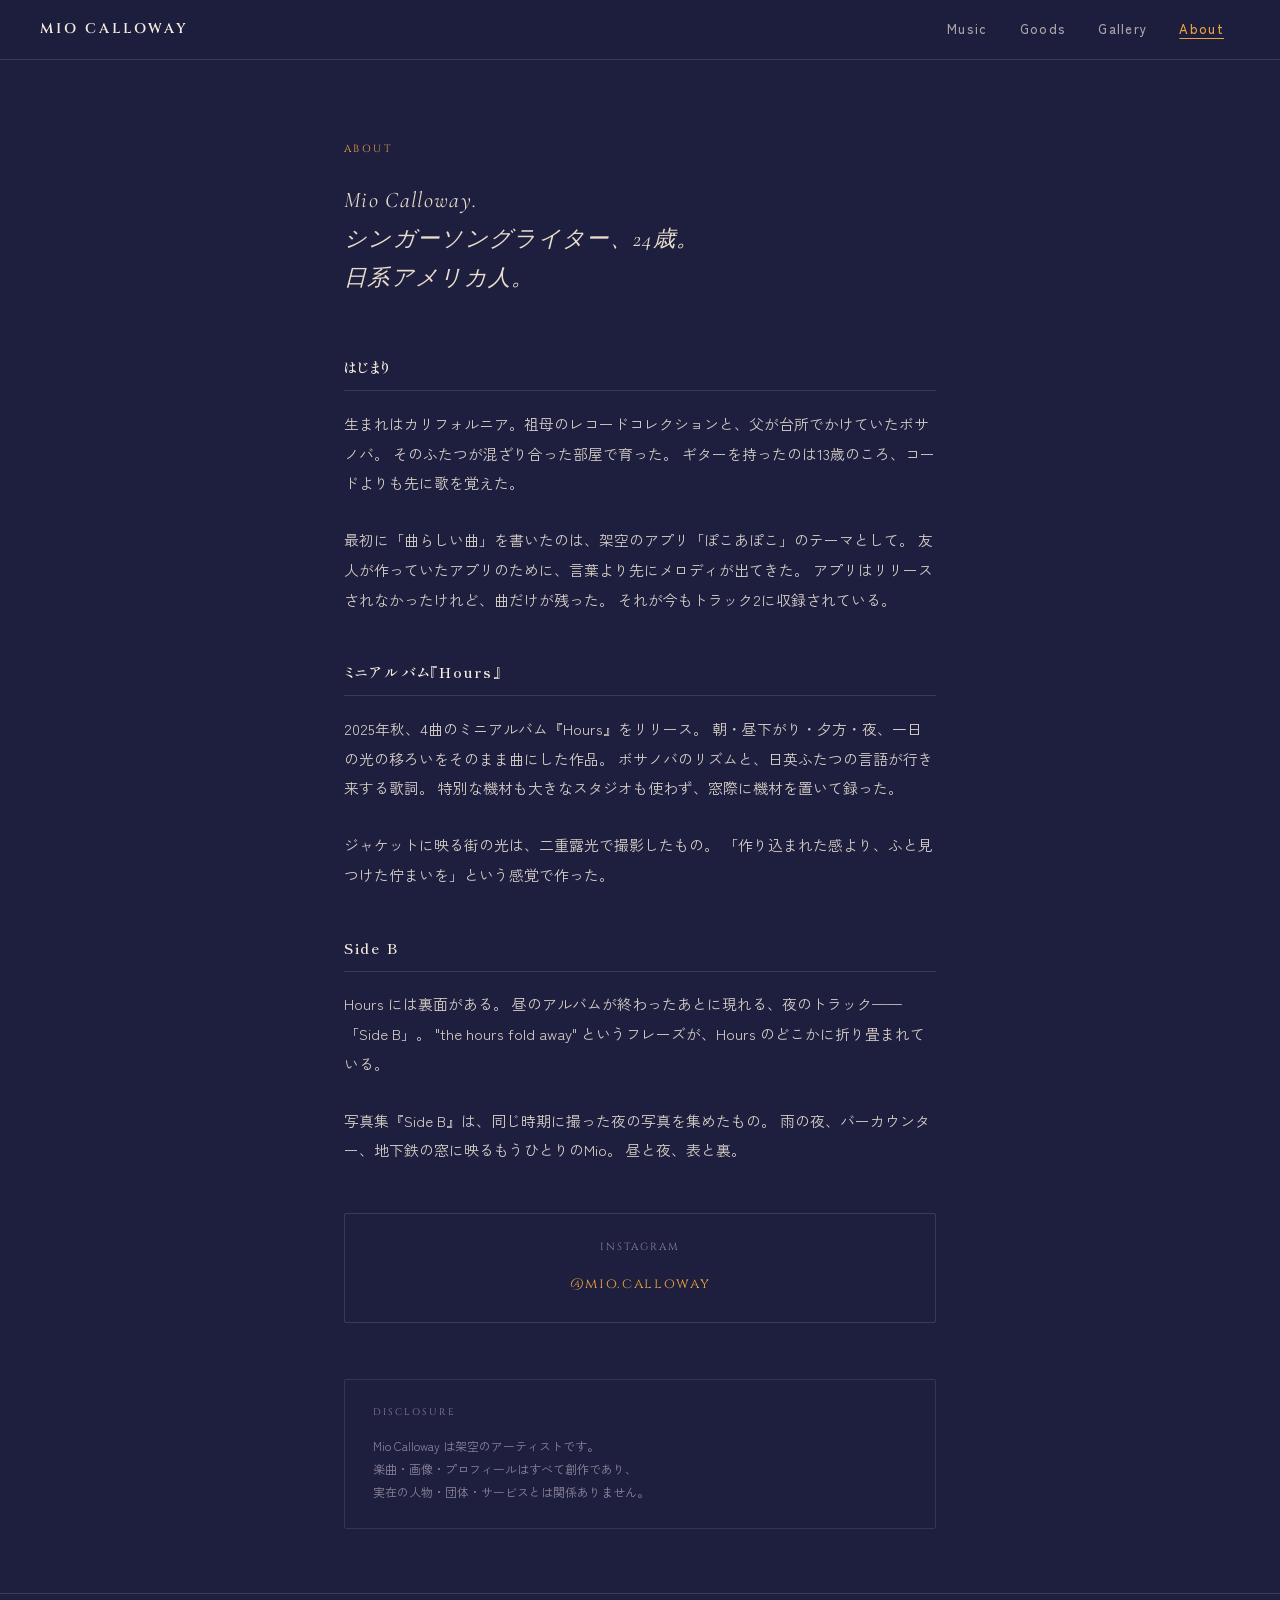
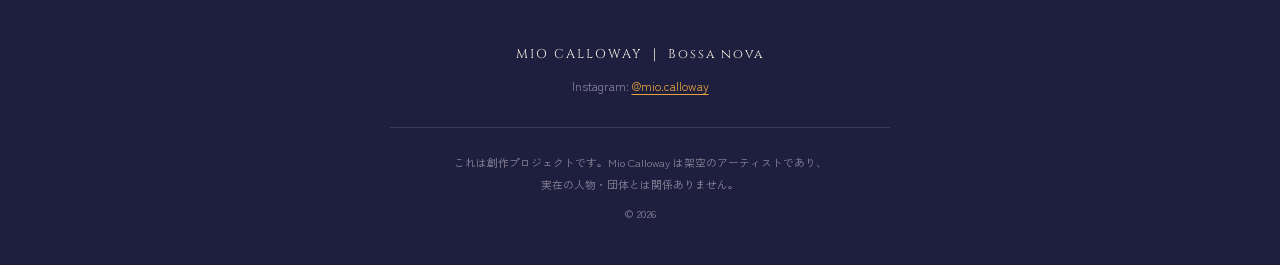
==== about.html @ c2469055 "Add Mio Calloway website HTML/CSS/JS for all 4 pages (Music, Goods, Gallery, About), music player, a" ====
<!DOCTYPE html>
<html lang="ja">
<head>
  <meta charset="UTF-8">
  <meta name="viewport" content="width=device-width, initial-scale=1.0">
  <title>About — Mio Calloway</title>
  <meta name="description" content="Mio Calloway のプロフィール。日系アメリカ人シンガーソングライター。ボサノバ寄りの音楽と、一日の光を描いたミニアルバム『Hours』について。">
  <meta property="og:title" content="About — Mio Calloway">
  <meta property="og:description" content="窓際のカフェ、午後の光、ちょっと遠い国の空気。そういうものに似た音楽をつくっています。">
  <meta property="og:image" content="assets/images/og_image.jpg">
  <meta property="og:type" content="website">
  <link rel="preconnect" href="https://fonts.googleapis.com">
  <link rel="preconnect" href="https://fonts.gstatic.com" crossorigin>
  <link href="https://fonts.googleapis.com/css2?family=Cinzel:wght@400;600&family=Cormorant+Garamond:ital,wght@0,400;0,500;1,400&family=Shippori+Mincho:wght@400;600&family=Zen+Kaku+Gothic+New:wght@400;500;700&family=Klee+One:wght@400;600&display=swap" rel="stylesheet">
  <link rel="stylesheet" href="css/style.css">
</head>
<body>

  <!-- ======= HEADER ======= -->
  <header class="site-header">
    <a href="index.html" class="site-logo">MIO CALLOWAY</a>
    <nav aria-label="サイトナビゲーション">
      <ul class="site-nav">
        <li><a href="index.html">Music</a></li>
        <li><a href="goods.html">Goods</a></li>
        <li><a href="gallery.html">Gallery</a></li>
        <li><a href="about.html" class="active">About</a></li>
      </ul>
    </nav>
  </header>

  <!-- ======= MAIN ======= -->
  <main class="page-main">
    <article class="about-page">

      <span class="page-label fade-in fade-in-1">About</span>

      <p class="about-lead fade-in fade-in-2">
        Mio Calloway.<br>
        シンガーソングライター、24歳。<br>
        日系アメリカ人。
      </p>

      <div class="about-body fade-in fade-in-3">

        <h2 class="about-section-title">はじまり</h2>

        <p>
          生まれはカリフォルニア。祖母のレコードコレクションと、父が台所でかけていたボサノバ。
          そのふたつが混ざり合った部屋で育った。
          ギターを持ったのは13歳のころ、コードよりも先に歌を覚えた。
        </p>

        <p>
          最初に「曲らしい曲」を書いたのは、架空のアプリ「ぽこあぽこ」のテーマとして。
          友人が作っていたアプリのために、言葉より先にメロディが出てきた。
          アプリはリリースされなかったけれど、曲だけが残った。
          それが今もトラック2に収録されている。
        </p>

        <h2 class="about-section-title">ミニアルバム『Hours』</h2>

        <p>
          2025年秋、4曲のミニアルバム『Hours』をリリース。
          朝・昼下がり・夕方・夜、一日の光の移ろいをそのまま曲にした作品。
          ボサノバのリズムと、日英ふたつの言語が行き来する歌詞。
          特別な機材も大きなスタジオも使わず、窓際に機材を置いて録った。
        </p>

        <p>
          ジャケットに映る街の光は、二重露光で撮影したもの。
          「作り込まれた感より、ふと見つけた佇まいを」という感覚で作った。
        </p>

        <h2 class="about-section-title">Side B</h2>

        <p>
          Hours には裏面がある。
          昼のアルバムが終わったあとに現れる、夜のトラック——「Side B」。
          "the hours fold away" というフレーズが、Hours のどこかに折り畳まれている。
        </p>

        <p>
          写真集『Side B』は、同じ時期に撮った夜の写真を集めたもの。
          雨の夜、バーカウンター、地下鉄の窓に映るもうひとりのMio。
          昼と夜、表と裏。
        </p>

      </div><!-- /.about-body -->

      <!-- Instagram -->
      <div class="about-ig-block fade-in fade-in-4">
        <span class="about-ig-label">Instagram</span>
        <a
          href="https://www.instagram.com/mio.calloway"
          class="about-ig-link"
          target="_blank"
          rel="noopener noreferrer"
        >@mio.calloway</a>
      </div>

      <!-- Disclosure -->
      <div class="about-disclosure fade-in fade-in-5" role="note">
        <span class="about-disclosure-heading">disclosure</span>
        <p>
          Mio Calloway は架空のアーティストです。<br>
          楽曲・画像・プロフィールはすべて創作であり、<br>
          実在の人物・団体・サービスとは関係ありません。
        </p>
      </div>

    </article>
  </main>

  <!-- ======= FOOTER ======= -->
  <footer class="site-footer">
    <span class="footer-logo">MIO CALLOWAY ｜ Bossa nova</span>
    <p class="footer-ig">Instagram: <a href="https://www.instagram.com/mio.calloway" target="_blank" rel="noopener noreferrer">@mio.calloway</a></p>
    <div class="footer-disclosure">
      <p>これは創作プロジェクトです。Mio Calloway は架空のアーティストであり、<br>実在の人物・団体とは関係ありません。</p>
      <p style="margin-top:.5rem;">© 2026</p>
    </div>
  </footer>

</body>
</html>
---- css/style.css ----
/* ============================================================
   Mio Calloway — Global Styles
   ============================================================ */

/* === 1. GOOGLE FONTS === */
@import url('https://fonts.googleapis.com/css2?family=Cinzel:wght@400;600&family=Cormorant+Garamond:ital,wght@0,400;0,500;1,400&family=Shippori+Mincho:wght@400;600&family=Zen+Kaku+Gothic+New:wght@400;500;700&family=Klee+One:wght@400;600&display=swap');

/* === 2. CSS VARIABLES === */
:root {
  /* Hours（表・昼・暖）= 主軸 */
  --indigo:        #1E1E3F;
  --indigo-soft:   #2A2A52;
  --cream:         #F4ECDD;
  --cream-dim:     #E7DDC9;

  /* アクセント（暖色・誘導） */
  --amber:         #E8A33D;
  --amber-deep:    #D4A857;

  /* Side B（裏・夜・冷）*/
  --night:         #14161F;
  --night-blue:    #2B3A55;

  /* 汎用 */
  --ink:           #1E1E3F;
  --ink-on-dark:   #F4ECDD;
  --muted:         #8A8499;
  --line:          rgba(244,236,221,.14);
  --line-dark:     rgba(30,30,63,.12);

  /* Font families */
  --f-cinzel:      'Cinzel', serif;
  --f-cormorant:   'Cormorant Garamond', serif;
  --f-shippori:    'Shippori Mincho', serif;
  --f-zen:         'Zen Kaku Gothic New', sans-serif;
  --f-klee:        'Klee One', cursive;
}

/* === 3. RESET & BASE === */
*, *::before, *::after {
  box-sizing: border-box;
  margin: 0;
  padding: 0;
}

html {
  scroll-behavior: smooth;
}

body {
  background-color: var(--indigo);
  color: var(--cream);
  font-family: var(--f-zen);
  font-size: 1rem;
  line-height: 1.9;
  font-feature-settings: "palt";
  -webkit-font-smoothing: antialiased;
  min-height: 100vh;
}

img {
  display: block;
  max-width: 100%;
  height: auto;
  background-color: var(--indigo-soft);
}

a {
  color: var(--amber);
  text-decoration: underline;
  text-underline-offset: 3px;
  transition: color 0.2s;
}

a:hover {
  color: var(--cream);
}

ul, ol {
  list-style: none;
}

button {
  cursor: pointer;
}

/* === 4. FADE-IN ANIMATIONS === */
@keyframes fadeUp {
  from { opacity: 0; transform: translateY(14px); }
  to   { opacity: 1; transform: translateY(0); }
}

.fade-in {
  opacity: 0;
  animation: fadeUp 0.6s ease forwards;
}
.fade-in-1 { animation-delay: 0.1s; }
.fade-in-2 { animation-delay: 0.28s; }
.fade-in-3 { animation-delay: 0.46s; }
.fade-in-4 { animation-delay: 0.62s; }
.fade-in-5 { animation-delay: 0.78s; }

/* === 5. HEADER / NAV === */
.site-header {
  position: sticky;
  top: 0;
  z-index: 100;
  height: 60px;
  display: flex;
  align-items: center;
  justify-content: space-between;
  padding: 0 1.25rem;
  background: rgba(30, 30, 63, 0.88);
  backdrop-filter: blur(14px);
  -webkit-backdrop-filter: blur(14px);
  border-bottom: 1px solid var(--line);
}

.site-logo {
  font-family: var(--f-cinzel);
  font-size: 0.88rem;
  font-weight: 600;
  letter-spacing: 0.2em;
  color: var(--cream);
  text-decoration: none;
  white-space: nowrap;
  transition: color 0.2s;
}

.site-logo:hover {
  color: var(--amber);
}

.site-nav {
  display: flex;
  gap: 0;
  overflow-x: auto;
  -webkit-overflow-scrolling: touch;
  scrollbar-width: none;
}

.site-nav::-webkit-scrollbar { display: none; }

.site-nav a {
  display: block;
  padding: 0.35rem 0.75rem;
  font-family: var(--f-zen);
  font-size: 0.78rem;
  font-weight: 500;
  letter-spacing: 0.1em;
  color: rgba(244, 236, 221, 0.65);
  text-decoration: none;
  white-space: nowrap;
  transition: color 0.2s;
}

.site-nav a:hover {
  color: var(--cream);
}

.site-nav a.active {
  color: var(--amber);
  text-decoration: underline;
  text-underline-offset: 4px;
}

/* === 6. FOOTER === */
.site-footer {
  padding: 3rem 1.5rem 2.5rem;
  text-align: center;
  border-top: 1px solid var(--line);
  font-size: 0.75rem;
  color: var(--muted);
  line-height: 2;
}

.footer-logo {
  display: block;
  font-family: var(--f-cinzel);
  font-size: 0.8rem;
  letter-spacing: 0.16em;
  color: var(--cream);
  margin-bottom: 0.4rem;
}

.footer-ig a {
  color: var(--amber);
  font-size: 0.78rem;
}

.footer-disclosure {
  margin-top: 1.75rem;
  padding-top: 1.5rem;
  border-top: 1px solid var(--line);
  font-size: 0.68rem;
  color: var(--muted);
  line-height: 2;
  max-width: 500px;
  margin-left: auto;
  margin-right: auto;
}

/* === 7. LAYOUT UTILITIES === */
.section-container {
  max-width: 900px;
  margin: 0 auto;
  padding: 4.5rem 1.5rem;
}

.section-container.narrow {
  max-width: 640px;
}

.page-label {
  display: block;
  font-family: var(--f-cinzel);
  font-size: 0.65rem;
  letter-spacing: 0.24em;
  color: var(--amber);
  text-transform: uppercase;
  margin-bottom: 1.25rem;
}

.section-rule {
  border: none;
  border-top: 1px solid var(--line);
  margin: 0;
}

/* === 8. HERO (index.html) === */
.hero {
  min-height: 100svh;
  display: flex;
  flex-direction: column;
  align-items: center;
  justify-content: center;
  text-align: center;
  padding: 5rem 1.5rem 7rem;
  position: relative;
}

.hero-title {
  font-family: var(--f-cinzel);
  font-size: clamp(2rem, 9vw, 5rem);
  font-weight: 600;
  letter-spacing: 0.18em;
  color: var(--cream);
  line-height: 1.05;
  margin-bottom: 1.75rem;
}

.hero-tagline {
  font-family: var(--f-cormorant);
  font-style: italic;
  font-size: clamp(1rem, 3.5vw, 1.4rem);
  color: var(--cream-dim);
  letter-spacing: 0.07em;
  margin-bottom: 1.5rem;
}

.hero-bio {
  font-family: var(--f-shippori);
  font-size: 0.95rem;
  color: var(--muted);
  line-height: 2.1;
  max-width: 28ch;
  margin: 0 auto;
}

.scroll-hint {
  position: absolute;
  bottom: 2.5rem;
  left: 50%;
  transform: translateX(-50%);
  font-size: 0.65rem;
  letter-spacing: 0.2em;
  color: rgba(138, 132, 153, 0.5);
  animation: breathe 2.5s ease-in-out infinite;
}

@keyframes breathe {
  0%, 100% { opacity: 0.3; transform: translateX(-50%) translateY(0); }
  50%       { opacity: 0.8; transform: translateX(-50%) translateY(4px); }
}

/* === 9. HOURS SECTION === */
.hours-section {
  background: var(--indigo-soft);
}

.section-lead {
  font-family: var(--f-shippori);
  font-size: 1.05rem;
  letter-spacing: 0.1em;
  color: var(--cream-dim);
  text-align: center;
  margin-bottom: 3rem;
  line-height: 1.8;
}

.hours-inner {
  display: flex;
  flex-direction: column;
  gap: 2.5rem;
}

.album-cover-wrapper {
  max-width: 260px;
  margin: 0 auto;
  width: 100%;
}

.album-cover {
  width: 100%;
  aspect-ratio: 1 / 1;
  object-fit: cover;
  border-radius: 2px;
  display: block;
  background: linear-gradient(145deg, var(--indigo) 0%, var(--night-blue) 100%);
}

.album-cover-label {
  font-family: var(--f-cinzel);
  font-size: 0.65rem;
  letter-spacing: 0.18em;
  color: var(--muted);
  text-align: center;
  margin-top: 0.75rem;
  text-transform: uppercase;
}

/* === 10. TRACK LIST === */
.track-list {
  border-top: 1px solid var(--line);
}

.track-item {
  display: grid;
  grid-template-columns: 2rem 1fr auto;
  align-items: center;
  gap: 0.6rem;
  padding: 1rem 0;
  border-bottom: 1px solid var(--line);
  transition: background 0.2s;
}

.track-item:hover {
  background: rgba(244, 236, 221, 0.03);
}

.track-item.playing {
  background: rgba(232, 163, 61, 0.06);
}

.track-num {
  font-family: var(--f-cinzel);
  font-size: 0.72rem;
  letter-spacing: 0.06em;
  color: var(--muted);
  text-align: right;
  padding-right: 0.25rem;
}

.track-info {
  min-width: 0;
}

.track-title {
  display: block;
  font-family: var(--f-shippori);
  font-size: 0.98rem;
  color: var(--cream);
  white-space: nowrap;
  overflow: hidden;
  text-overflow: ellipsis;
}

.track-title-en {
  font-family: var(--f-cinzel);
  font-weight: 400;
  letter-spacing: 0.1em;
  font-size: 0.92rem;
}

.track-sub {
  display: flex;
  gap: 0.75rem;
  align-items: baseline;
  margin-top: 0.15rem;
}

.track-time-of-day {
  font-size: 0.68rem;
  color: var(--muted);
}

.track-bpm {
  font-size: 0.62rem;
  color: rgba(138, 132, 153, 0.6);
  display: none;
}

.track-note {
  grid-column: 2 / -1;
  font-size: 0.68rem;
  color: rgba(138, 132, 153, 0.7);
  font-style: italic;
  padding-top: 0.15rem;
  font-family: var(--f-klee);
}

.play-btn {
  background: none;
  border: 1px solid var(--line);
  border-radius: 50%;
  width: 38px;
  height: 38px;
  flex-shrink: 0;
  display: flex;
  align-items: center;
  justify-content: center;
  color: rgba(244, 236, 221, 0.7);
  transition: border-color 0.2s, color 0.2s, background 0.2s;
}

.play-btn:hover {
  border-color: var(--amber);
  color: var(--amber);
}

.track-item.playing .play-btn {
  border-color: var(--amber);
  color: var(--amber);
  background: rgba(232, 163, 61, 0.1);
}

.play-btn svg {
  width: 13px;
  height: 13px;
  pointer-events: none;
}

/* === 11. SIDE B SECTION === */
.side-b-section {
  background: var(--night);
}

.side-b-lead {
  text-align: center;
  margin-bottom: 3rem;
}

.side-b-lead-en {
  display: block;
  font-family: var(--f-cormorant);
  font-style: italic;
  font-size: 1.25rem;
  color: var(--cream-dim);
  letter-spacing: 0.07em;
  margin-bottom: 0.5rem;
}

.side-b-lead-ja {
  display: block;
  font-family: var(--f-shippori);
  font-size: 0.88rem;
  color: var(--muted);
}

.side-b-inner {
  display: flex;
  flex-direction: column;
  align-items: center;
  gap: 2.5rem;
}

.side-b-cover-wrapper {
  max-width: 200px;
  width: 100%;
}

.side-b-cover {
  width: 100%;
  aspect-ratio: 1 / 1;
  object-fit: cover;
  border-radius: 2px;
  background: linear-gradient(145deg, var(--night) 0%, var(--night-blue) 100%);
}

.side-b-track-block {
  width: 100%;
  max-width: 480px;
}

.side-b-track-item {
  display: grid;
  grid-template-columns: 1fr auto;
  align-items: center;
  gap: 1rem;
  padding: 1.25rem 0;
  border-top: 1px solid rgba(43, 58, 85, 0.5);
  border-bottom: 1px solid rgba(43, 58, 85, 0.5);
}

.side-b-track-title {
  font-family: var(--f-cinzel);
  font-size: 1.1rem;
  letter-spacing: 0.14em;
  color: var(--cream);
  display: block;
  margin-bottom: 0.25rem;
}

.side-b-track-meta {
  font-size: 0.68rem;
  color: var(--muted);
}

.side-b-hint {
  margin-top: 2rem;
  font-family: var(--f-cormorant);
  font-style: italic;
  font-size: 0.78rem;
  color: rgba(138, 132, 153, 0.55);
  text-align: center;
  letter-spacing: 0.08em;
}

/* === 12. MUSIC PLAYER BAR === */
.player-bar {
  position: fixed;
  bottom: 0;
  left: 0;
  right: 0;
  z-index: 200;
  height: 60px;
  display: flex;
  align-items: center;
  gap: 0.85rem;
  padding: 0 1.25rem;
  background: var(--indigo-soft);
  border-top: 1px solid var(--line);
  transition: background 0.5s ease;
}

.player-bar.side-b-mode {
  background: #0E1018;
}

.player-track-name {
  font-size: 0.72rem;
  color: var(--cream);
  white-space: nowrap;
  overflow: hidden;
  text-overflow: ellipsis;
  flex: 0 0 auto;
  max-width: 120px;
  display: none;
}

.player-idle {
  font-size: 0.7rem;
  color: rgba(138, 132, 153, 0.5);
  font-style: italic;
  flex: 0 0 auto;
  display: block;
  white-space: nowrap;
}

.player-play-btn {
  background: none;
  border: 1px solid var(--line);
  border-radius: 50%;
  width: 36px;
  height: 36px;
  flex-shrink: 0;
  display: flex;
  align-items: center;
  justify-content: center;
  color: var(--cream);
  transition: border-color 0.2s, color 0.2s;
}

.player-play-btn:hover {
  border-color: var(--amber);
  color: var(--amber);
}

.player-play-btn svg {
  width: 11px;
  height: 11px;
  pointer-events: none;
}

.player-seek {
  flex: 1;
  display: flex;
  align-items: center;
  gap: 0.6rem;
  min-width: 0;
}

.player-progress {
  flex: 1;
  --pct: 0%;
  -webkit-appearance: none;
  appearance: none;
  height: 3px;
  border-radius: 2px;
  background: linear-gradient(
    to right,
    var(--amber) 0%,
    var(--amber) var(--pct),
    rgba(244,236,221,.15) var(--pct),
    rgba(244,236,221,.15) 100%
  );
  cursor: pointer;
  min-width: 40px;
  outline: none;
}

.player-progress::-webkit-slider-thumb {
  -webkit-appearance: none;
  width: 11px;
  height: 11px;
  border-radius: 50%;
  background: var(--amber);
  cursor: pointer;
  box-shadow: 0 0 0 2px rgba(232,163,61,.25);
}

.player-progress::-moz-range-thumb {
  width: 11px;
  height: 11px;
  border-radius: 50%;
  background: var(--amber);
  cursor: pointer;
  border: none;
  box-shadow: 0 0 0 2px rgba(232,163,61,.25);
}

.player-time {
  font-size: 0.62rem;
  color: var(--muted);
  white-space: nowrap;
  flex-shrink: 0;
  font-variant-numeric: tabular-nums;
}

/* === 13. GOODS PAGE === */
.goods-section {
  background: var(--indigo);
}

.goods-grid {
  display: grid;
  grid-template-columns: 1fr;
  gap: 1.75rem;
}

/* Featured card spans full width */
.goods-card-featured {
  border: 1px solid var(--line);
  border-radius: 2px;
  overflow: hidden;
  position: relative;
  transition: border-color 0.25s;
}

.goods-card-featured:hover {
  border-color: rgba(244,236,221,.25);
}

.goods-card-featured-inner {
  display: flex;
  flex-direction: column;
}

.goods-card-featured-img {
  width: 100%;
  aspect-ratio: 16 / 9;
  object-fit: cover;
  background: linear-gradient(145deg, var(--night) 0%, var(--night-blue) 100%);
  display: block;
}

.goods-card-featured-body {
  padding: 1.5rem;
  background: rgba(20,22,31,.6);
}

.goods-card-featured-name {
  font-family: var(--f-cinzel);
  font-size: 1.1rem;
  letter-spacing: 0.12em;
  color: var(--cream);
  margin-bottom: 0.4rem;
}

.goods-card-featured-sub {
  font-family: var(--f-shippori);
  font-size: 0.9rem;
  color: var(--cream-dim);
  margin-bottom: 0.5rem;
}

.goods-card-featured-price {
  font-size: 0.8rem;
  color: var(--muted);
  margin-bottom: 0.5rem;
}

.goods-card-featured-note {
  font-size: 0.72rem;
  color: rgba(138,132,153,.7);
  font-style: italic;
}

.goods-card {
  border: 1px solid var(--line);
  border-radius: 2px;
  overflow: hidden;
  position: relative;
  transition: border-color 0.25s;
}

.goods-card:hover {
  border-color: rgba(244,236,221,.22);
}

.goods-card-img {
  width: 100%;
  aspect-ratio: 4 / 3;
  object-fit: cover;
  background: linear-gradient(145deg, var(--indigo-soft) 0%, var(--indigo) 100%);
  display: block;
}

.goods-card-body {
  padding: 1rem 1.1rem 1.25rem;
}

.goods-card-name {
  font-family: var(--f-shippori);
  font-size: 0.95rem;
  color: var(--cream);
  margin-bottom: 0.3rem;
}

.goods-card-price {
  font-size: 0.78rem;
  color: var(--muted);
  margin-bottom: 0.3rem;
}

.goods-card-note {
  font-size: 0.68rem;
  color: rgba(138,132,153,.65);
  font-style: italic;
}

.sold-out-badge {
  position: absolute;
  top: 0.85rem;
  right: 0.85rem;
  background: rgba(20,22,31,.9);
  border: 1px solid rgba(138,132,153,.4);
  color: var(--muted);
  font-family: var(--f-cinzel);
  font-size: 0.6rem;
  letter-spacing: 0.16em;
  padding: 0.28rem 0.6rem;
  border-radius: 1px;
  text-transform: uppercase;
}

.goods-intro {
  font-size: 0.85rem;
  color: var(--muted);
  text-align: center;
  margin-bottom: 3rem;
  font-style: italic;
  font-family: var(--f-cormorant);
  font-size: 1rem;
  letter-spacing: 0.05em;
}

/* === 14. GALLERY PAGE === */
.gallery-hours {
  background: var(--indigo-soft);
}

.gallery-side-b {
  background: var(--night);
}

.gallery-section-heading {
  margin-bottom: 2.25rem;
}

.gallery-section-heading-en {
  display: block;
  font-family: var(--f-cinzel);
  font-size: 0.72rem;
  letter-spacing: 0.22em;
  color: var(--amber);
  text-transform: uppercase;
  margin-bottom: 0.4rem;
}

.gallery-section-heading-desc {
  display: block;
  font-family: var(--f-cormorant);
  font-style: italic;
  font-size: 0.95rem;
  color: var(--muted);
}

.gallery-grid {
  display: grid;
  grid-template-columns: repeat(2, 1fr);
  gap: 0.6rem;
}

.gallery-item {
  position: relative;
  overflow: hidden;
  border-radius: 1px;
  cursor: pointer;
}

.gallery-item img {
  width: 100%;
  aspect-ratio: 3 / 4;
  object-fit: cover;
  display: block;
  transition: transform 0.45s ease, opacity 0.3s;
  background: var(--indigo-soft);
}

.gallery-side-b .gallery-item img {
  background: var(--night-blue);
}

.gallery-item:hover img {
  transform: scale(1.04);
  opacity: 0.82;
}

.gallery-caption {
  position: absolute;
  bottom: 0;
  left: 0;
  right: 0;
  padding: 0.65rem 0.75rem;
  background: linear-gradient(transparent, rgba(20,22,31,.88));
  font-family: var(--f-shippori);
  font-size: 0.68rem;
  color: var(--cream-dim);
  letter-spacing: 0.08em;
  opacity: 0;
  transition: opacity 0.3s;
  line-height: 1.5;
}

.gallery-item:hover .gallery-caption {
  opacity: 1;
}

/* Lightbox */
.lightbox {
  display: none;
  position: fixed;
  inset: 0;
  background: rgba(14,16,24,.96);
  z-index: 500;
  align-items: center;
  justify-content: center;
  padding: 1.5rem;
}

.lightbox.open {
  display: flex;
}

.lightbox-img {
  max-width: 100%;
  max-height: 85vh;
  object-fit: contain;
  background: var(--indigo);
  border-radius: 1px;
}

.lightbox-close {
  position: absolute;
  top: 1.25rem;
  right: 1.5rem;
  background: none;
  border: none;
  color: rgba(244,236,221,.6);
  font-size: 1.75rem;
  line-height: 1;
  cursor: pointer;
  transition: color 0.2s;
}

.lightbox-close:hover {
  color: var(--cream);
}

.lightbox-caption {
  position: absolute;
  bottom: 1.5rem;
  left: 50%;
  transform: translateX(-50%);
  font-family: var(--f-shippori);
  font-size: 0.75rem;
  color: var(--muted);
  white-space: nowrap;
  letter-spacing: 0.06em;
}

/* === 15. ABOUT PAGE === */
.about-page {
  max-width: 640px;
  margin: 0 auto;
  padding: 5rem 1.5rem 4rem;
}

.about-lead {
  font-family: var(--f-cormorant);
  font-style: italic;
  font-size: clamp(1.1rem, 4vw, 1.4rem);
  color: var(--cream-dim);
  letter-spacing: 0.06em;
  line-height: 1.75;
  margin-bottom: 3.5rem;
}

.about-section-title {
  font-family: var(--f-shippori);
  font-size: 0.9rem;
  font-weight: 600;
  letter-spacing: 0.12em;
  color: var(--cream);
  margin: 2.75rem 0 1.1rem;
  padding-bottom: 0.5rem;
  border-bottom: 1px solid var(--line);
}

.about-body {
  font-size: 0.93rem;
  line-height: 2;
  color: rgba(244,236,221,.85);
}

.about-body p {
  margin-bottom: 1.7rem;
}

.about-ig-block {
  margin-top: 3rem;
  padding: 1.5rem;
  border: 1px solid var(--line);
  border-radius: 2px;
  text-align: center;
}

.about-ig-label {
  font-family: var(--f-cinzel);
  font-size: 0.65rem;
  letter-spacing: 0.2em;
  color: var(--muted);
  display: block;
  margin-bottom: 0.5rem;
  text-transform: uppercase;
}

.about-ig-link {
  font-family: var(--f-cinzel);
  font-size: 0.88rem;
  letter-spacing: 0.12em;
  color: var(--amber);
  text-decoration: none;
}

.about-ig-link:hover {
  color: var(--cream);
  text-decoration: underline;
}

.about-disclosure {
  margin-top: 3.5rem;
  padding: 1.5rem 1.75rem;
  border: 1px solid rgba(138,132,153,.22);
  border-radius: 2px;
}

.about-disclosure-heading {
  display: block;
  font-family: var(--f-cinzel);
  font-size: 0.6rem;
  letter-spacing: 0.22em;
  color: var(--muted);
  text-transform: uppercase;
  margin-bottom: 0.85rem;
}

.about-disclosure p {
  font-size: 0.75rem;
  color: var(--muted);
  line-height: 1.9;
}

/* === 16. RESPONSIVE — 640px === */
@media (min-width: 640px) {
  .site-header {
    padding: 0 2rem;
  }

  .site-nav a {
    padding: 0.35rem 1rem;
    font-size: 0.82rem;
  }

  .hero-title {
    letter-spacing: 0.22em;
  }

  .track-bpm {
    display: block;
  }

  .track-item {
    grid-template-columns: 2rem 1fr auto auto;
  }

  .player-track-name {
    max-width: 180px;
  }

  .goods-grid {
    grid-template-columns: repeat(2, 1fr);
  }

  .goods-card-featured-inner {
    flex-direction: row;
  }

  .goods-card-featured-img {
    width: 300px;
    aspect-ratio: auto;
    flex-shrink: 0;
  }

  .goods-card-featured-body {
    flex: 1;
    display: flex;
    flex-direction: column;
    justify-content: center;
  }

  .gallery-grid {
    grid-template-columns: repeat(3, 1fr);
  }

  .side-b-inner {
    flex-direction: row;
    align-items: flex-start;
    gap: 3rem;
  }

  .side-b-cover-wrapper {
    flex-shrink: 0;
  }

  .side-b-track-block {
    flex: 1;
    padding-top: 0.25rem;
  }
}

/* === 17. RESPONSIVE — 900px === */
@media (min-width: 900px) {
  .site-header {
    padding: 0 2.5rem;
  }

  .hours-inner {
    flex-direction: row;
    align-items: flex-start;
    gap: 3.5rem;
  }

  .album-cover-wrapper {
    position: sticky;
    top: 80px;
    margin: 0;
    flex-shrink: 0;
  }

  .hours-tracks {
    flex: 1;
  }

  .player-track-name {
    max-width: 240px;
  }

  .goods-grid {
    grid-template-columns: repeat(4, 1fr);
  }

  .gallery-grid {
    grid-template-columns: repeat(4, 1fr);
  }

  .section-container {
    padding: 5rem 2rem;
  }
}
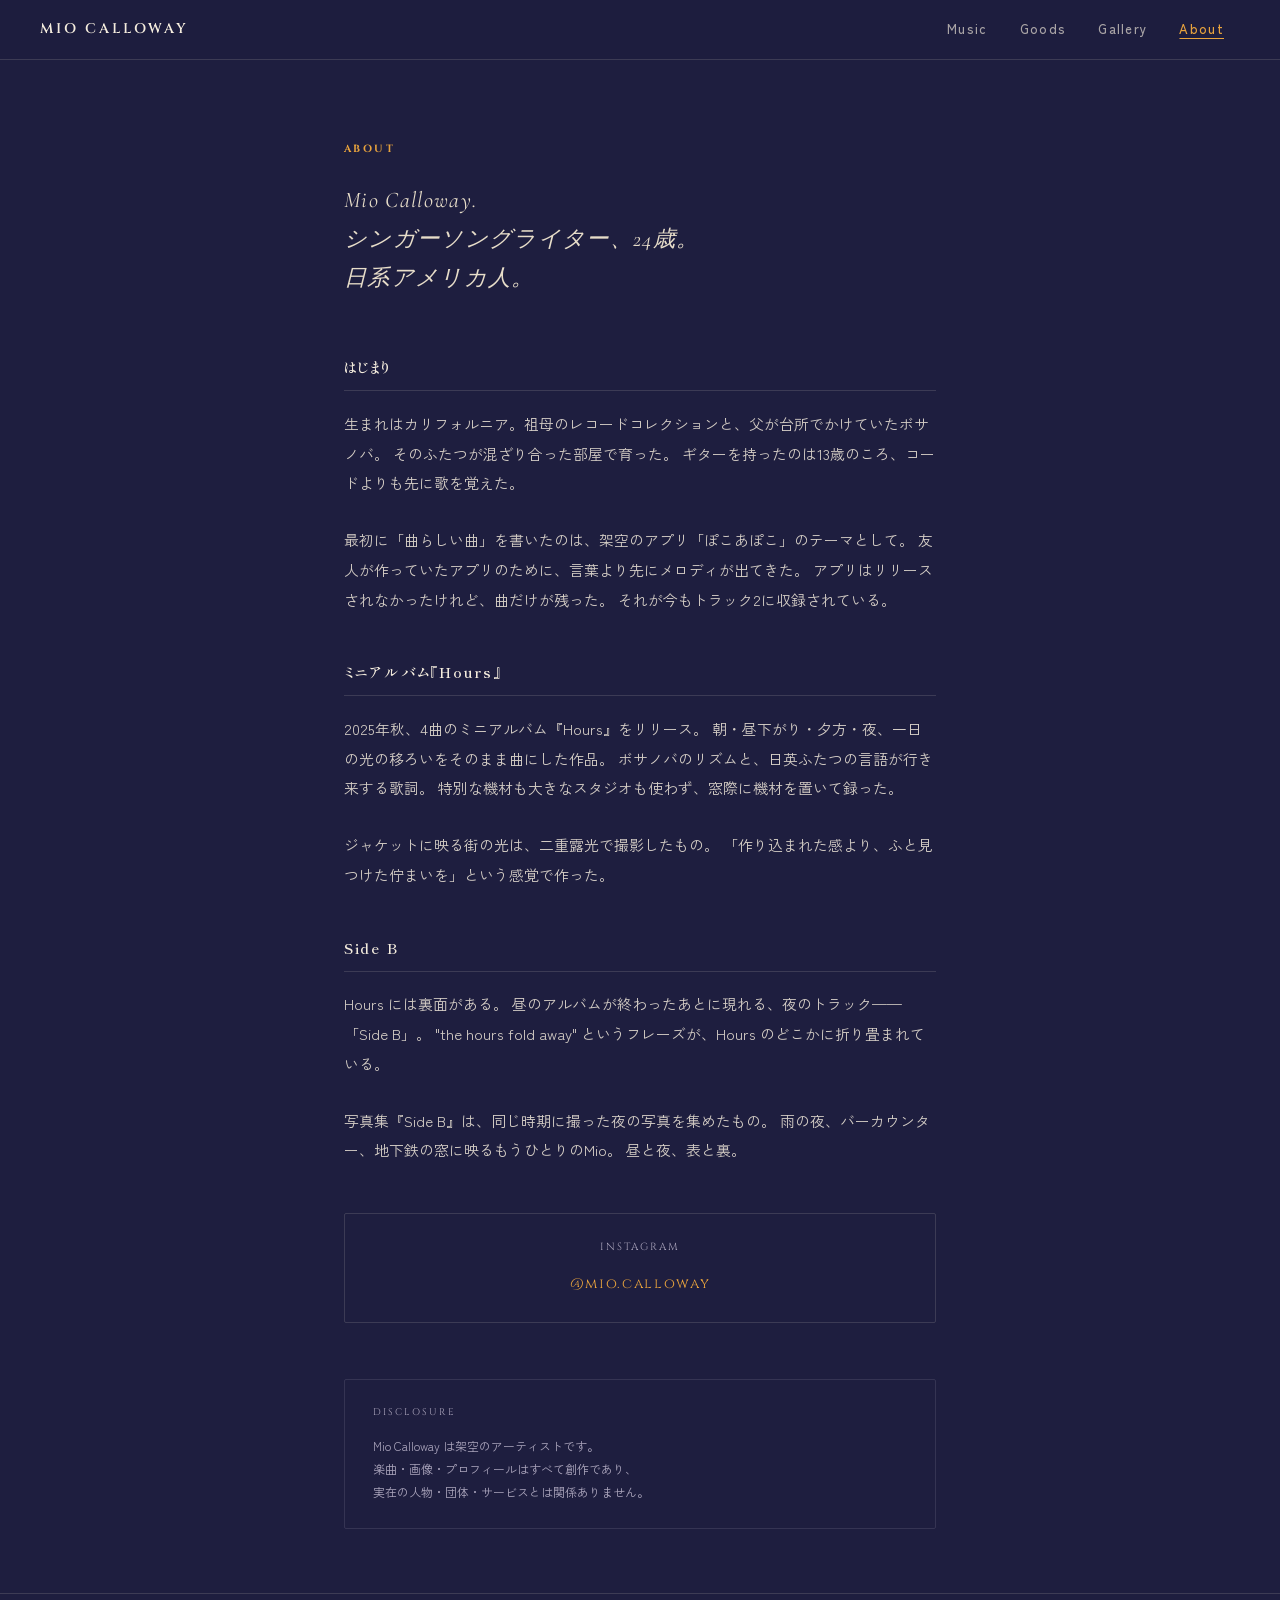
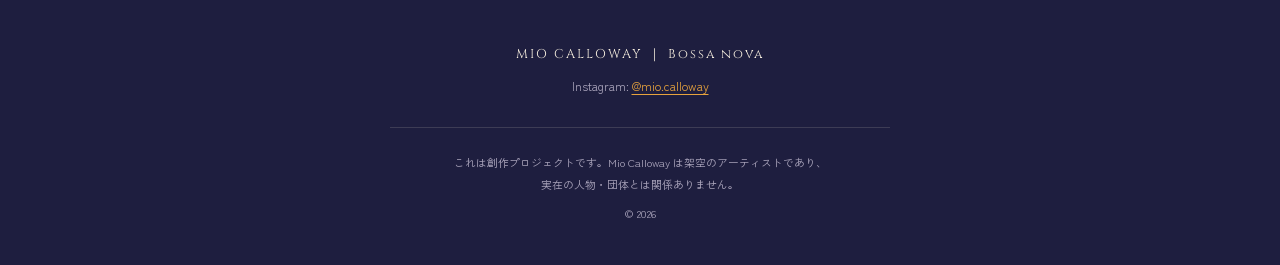
==== commit d89d6958: "アクセシビリティ・SEO・パフォーマンスの優先改善を実装 P0(アクセシビリティ): - 全インタラクティブ要素に :focus-visible リングを追加 - prefers-reduced-mo" ====
--- a/about.html
+++ b/about.html
@@ -9,12 +9,16 @@
   <meta property="og:description" content="窓際のカフェ、午後の光、ちょっと遠い国の空気。そういうものに似た音楽をつくっています。">
   <meta property="og:image" content="assets/images/og_image.jpg">
   <meta property="og:type" content="website">
+  <meta name="twitter:card" content="summary_large_image">
+  <meta name="theme-color" content="#1E1E3F">
   <link rel="preconnect" href="https://fonts.googleapis.com">
   <link rel="preconnect" href="https://fonts.gstatic.com" crossorigin>
-  <link href="https://fonts.googleapis.com/css2?family=Cinzel:wght@400;600&family=Cormorant+Garamond:ital,wght@0,400;0,500;1,400&family=Shippori+Mincho:wght@400;600&family=Zen+Kaku+Gothic+New:wght@400;500;700&family=Klee+One:wght@400;600&display=swap" rel="stylesheet">
+  <link href="https://fonts.googleapis.com/css2?family=Cinzel:wght@400;600&family=Cormorant+Garamond:ital,wght@0,400;0,500;1,400&family=Shippori+Mincho:wght@400;600&family=Zen+Kaku+Gothic+New:wght@400;500;700&display=swap" rel="stylesheet">
   <link rel="stylesheet" href="css/style.css">
 </head>
 <body>
+
+  <a href="#main" class="skip-link">本文へスキップ</a>
 
   <!-- ======= HEADER ======= -->
   <header class="site-header">
@@ -24,16 +28,16 @@
         <li><a href="index.html">Music</a></li>
         <li><a href="goods.html">Goods</a></li>
         <li><a href="gallery.html">Gallery</a></li>
-        <li><a href="about.html" class="active">About</a></li>
+        <li><a href="about.html" class="active" aria-current="page">About</a></li>
       </ul>
     </nav>
   </header>
 
   <!-- ======= MAIN ======= -->
-  <main class="page-main">
+  <main id="main" class="page-main">
     <article class="about-page">
 
-      <span class="page-label fade-in fade-in-1">About</span>
+      <h1 class="page-label fade-in fade-in-1">About</h1>
 
       <p class="about-lead fade-in fade-in-2">
         Mio Calloway.<br>
--- a/css/style.css
+++ b/css/style.css
@@ -2,8 +2,9 @@
    Mio Calloway — Global Styles
    ============================================================ */
 
-/* === 1. GOOGLE FONTS === */
-@import url('https://fonts.googleapis.com/css2?family=Cinzel:wght@400;600&family=Cormorant+Garamond:ital,wght@0,400;0,500;1,400&family=Shippori+Mincho:wght@400;600&family=Zen+Kaku+Gothic+New:wght@400;500;700&family=Klee+One:wght@400;600&display=swap');
+/* === 1. GOOGLE FONTS ===
+   Fonts are loaded via <link> in each page's <head> (preconnect + display=swap).
+   No @import here to avoid duplicate, render-blocking font requests. */
 
 /* === 2. CSS VARIABLES === */
 :root {
@@ -24,7 +25,8 @@
   /* 汎用 */
   --ink:           #1E1E3F;
   --ink-on-dark:   #F4ECDD;
-  --muted:         #8A8499;
+  /* 暗背景上での可読性確保（旧 #8A8499 はコントラスト不足だったため明度を上げた） */
+  --muted:         #ABA5BC;
   --line:          rgba(244,236,221,.14);
   --line-dark:     rgba(30,30,63,.12);
 
@@ -33,7 +35,6 @@
   --f-cormorant:   'Cormorant Garamond', serif;
   --f-shippori:    'Shippori Mincho', serif;
   --f-zen:         'Zen Kaku Gothic New', sans-serif;
-  --f-klee:        'Klee One', cursive;
 }
 
 /* === 3. RESET & BASE === */
@@ -43,8 +44,8 @@
   padding: 0;
 }
 
-html {
-  scroll-behavior: smooth;
+@media (prefers-reduced-motion: no-preference) {
+  html { scroll-behavior: smooth; }
 }
 
 body {
@@ -82,6 +83,52 @@
 
 button {
   cursor: pointer;
+}
+
+/* === ACCESSIBILITY: focus visibility === */
+a:focus-visible,
+button:focus-visible,
+input:focus-visible,
+[tabindex]:focus-visible {
+  outline: 2px solid var(--amber);
+  outline-offset: 3px;
+  border-radius: 2px;
+}
+
+.player-progress:focus-visible {
+  outline: 2px solid var(--amber);
+  outline-offset: 4px;
+}
+
+/* Skip link — visible only when focused */
+.skip-link {
+  position: absolute;
+  left: 1rem;
+  top: -3rem;
+  z-index: 1000;
+  padding: 0.5rem 0.9rem;
+  background: var(--amber);
+  color: var(--indigo);
+  font-size: 0.8rem;
+  font-weight: 700;
+  text-decoration: none;
+  border-radius: 2px;
+  transition: top 0.2s;
+}
+
+.skip-link:focus {
+  top: 1rem;
+  color: var(--indigo);
+}
+
+/* === ACCESSIBILITY: reduced motion === */
+@media (prefers-reduced-motion: reduce) {
+  *, *::before, *::after {
+    animation-duration: 0.001ms !important;
+    animation-iteration-count: 1 !important;
+    transition-duration: 0.001ms !important;
+  }
+  .fade-in { opacity: 1 !important; transform: none !important; }
 }
 
 /* === 4. FADE-IN ANIMATIONS === */
@@ -142,7 +189,9 @@
 .site-nav::-webkit-scrollbar { display: none; }
 
 .site-nav a {
-  display: block;
+  display: flex;
+  align-items: center;
+  min-height: 44px;
   padding: 0.35rem 0.75rem;
   font-family: var(--f-zen);
   font-size: 0.78rem;
@@ -207,10 +256,6 @@
   padding: 4.5rem 1.5rem;
 }
 
-.section-container.narrow {
-  max-width: 640px;
-}
-
 .page-label {
   display: block;
   font-family: var(--f-cinzel);
@@ -219,12 +264,6 @@
   color: var(--amber);
   text-transform: uppercase;
   margin-bottom: 1.25rem;
-}
-
-.section-rule {
-  border: none;
-  border-top: 1px solid var(--line);
-  margin: 0;
 }
 
 /* === 8. HERO (index.html) === */
@@ -265,6 +304,48 @@
   line-height: 2.1;
   max-width: 28ch;
   margin: 0 auto;
+}
+
+.hero-cta {
+  display: flex;
+  flex-wrap: wrap;
+  gap: 0.75rem;
+  justify-content: center;
+  margin-top: 2.25rem;
+}
+
+.hero-cta a {
+  display: inline-flex;
+  align-items: center;
+  min-height: 44px;
+  padding: 0.55rem 1.4rem;
+  font-family: var(--f-zen);
+  font-size: 0.8rem;
+  font-weight: 500;
+  letter-spacing: 0.08em;
+  text-decoration: none;
+  border-radius: 2px;
+  transition: background 0.2s, color 0.2s, border-color 0.2s;
+}
+
+.hero-cta-primary {
+  background: var(--amber);
+  color: var(--indigo);
+}
+
+.hero-cta-primary:hover {
+  background: var(--cream);
+  color: var(--indigo);
+}
+
+.hero-cta-secondary {
+  border: 1px solid var(--line);
+  color: var(--cream);
+}
+
+.hero-cta-secondary:hover {
+  border-color: var(--amber);
+  color: var(--amber);
 }
 
 .scroll-hint {
@@ -395,18 +476,9 @@
 }
 
 .track-bpm {
-  font-size: 0.62rem;
-  color: rgba(138, 132, 153, 0.6);
+  font-size: 0.72rem;
+  color: var(--muted);
   display: none;
-}
-
-.track-note {
-  grid-column: 2 / -1;
-  font-size: 0.68rem;
-  color: rgba(138, 132, 153, 0.7);
-  font-style: italic;
-  padding-top: 0.15rem;
-  font-family: var(--f-klee);
 }
 
 .play-btn {
@@ -527,6 +599,11 @@
 }
 
 /* === 12. MUSIC PLAYER BAR === */
+/* Pages with the fixed player bar pad the body so the footer is never hidden behind it */
+body.has-player {
+  padding-bottom: 60px;
+}
+
 .player-bar {
   position: fixed;
   bottom: 0;
@@ -710,12 +787,6 @@
   margin-bottom: 0.5rem;
 }
 
-.goods-card-featured-note {
-  font-size: 0.72rem;
-  color: rgba(138,132,153,.7);
-  font-style: italic;
-}
-
 .goods-card {
   border: 1px solid var(--line);
   border-radius: 2px;
@@ -731,9 +802,10 @@
 .goods-card-img {
   width: 100%;
   aspect-ratio: 4 / 3;
-  object-fit: cover;
+  object-fit: contain;
   background: linear-gradient(145deg, var(--indigo-soft) 0%, var(--indigo) 100%);
   display: block;
+  padding: 0.75rem;
 }
 
 .goods-card-body {
@@ -757,6 +829,24 @@
   font-size: 0.68rem;
   color: rgba(138,132,153,.65);
   font-style: italic;
+}
+
+.goods-restock {
+  margin-top: 2.75rem;
+  padding-top: 2.25rem;
+  border-top: 1px solid var(--line);
+  text-align: center;
+}
+
+.goods-restock .hero-cta {
+  margin-top: 1.25rem;
+}
+
+.goods-restock-text {
+  font-family: var(--f-shippori);
+  font-size: 0.85rem;
+  color: var(--cream-dim);
+  line-height: 1.9;
 }
 
 .sold-out-badge {
@@ -774,17 +864,6 @@
   text-transform: uppercase;
 }
 
-.goods-intro {
-  font-size: 0.85rem;
-  color: var(--muted);
-  text-align: center;
-  margin-bottom: 3rem;
-  font-style: italic;
-  font-family: var(--f-cormorant);
-  font-size: 1rem;
-  letter-spacing: 0.05em;
-}
-
 /* === 14. GALLERY PAGE === */
 .gallery-hours {
   background: var(--indigo-soft);
@@ -796,16 +875,6 @@
 
 .gallery-section-heading {
   margin-bottom: 2.25rem;
-}
-
-.gallery-section-heading-en {
-  display: block;
-  font-family: var(--f-cinzel);
-  font-size: 0.72rem;
-  letter-spacing: 0.22em;
-  color: var(--amber);
-  text-transform: uppercase;
-  margin-bottom: 0.4rem;
 }
 
 .gallery-section-heading-desc {
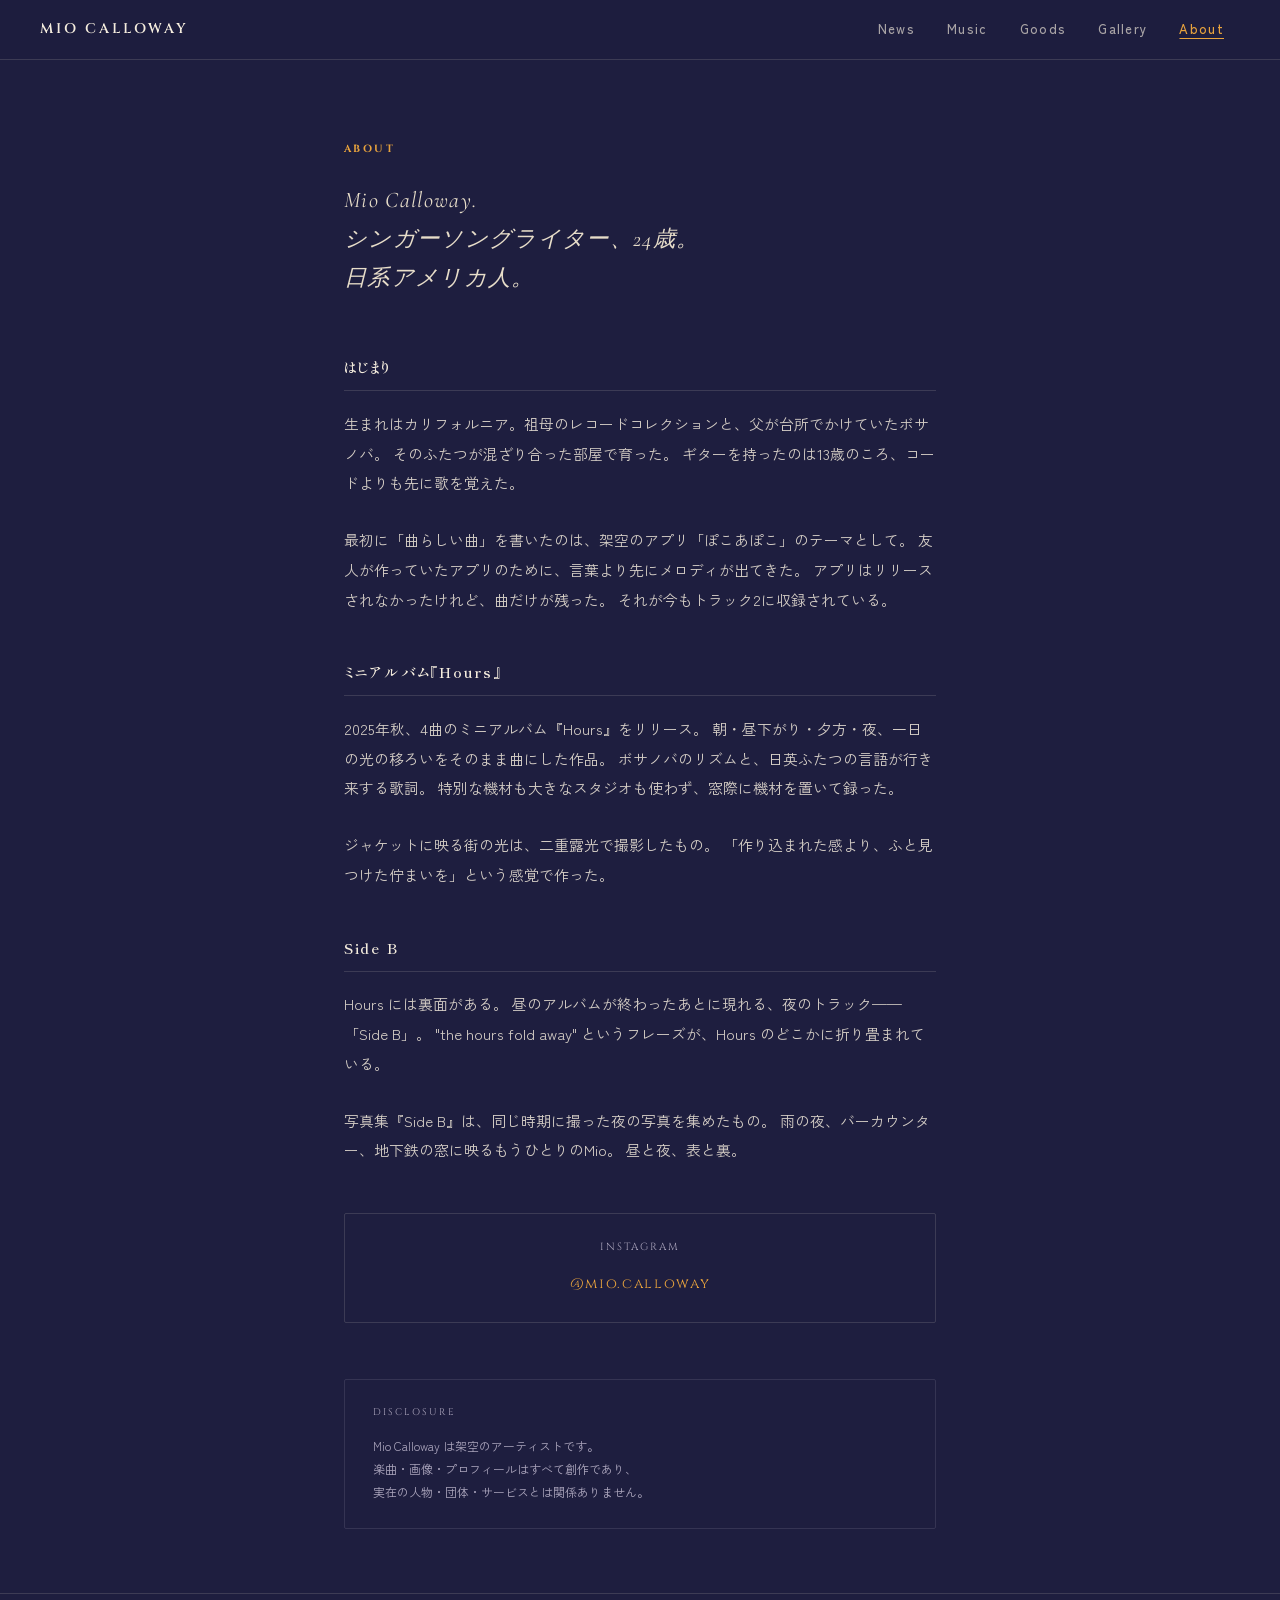
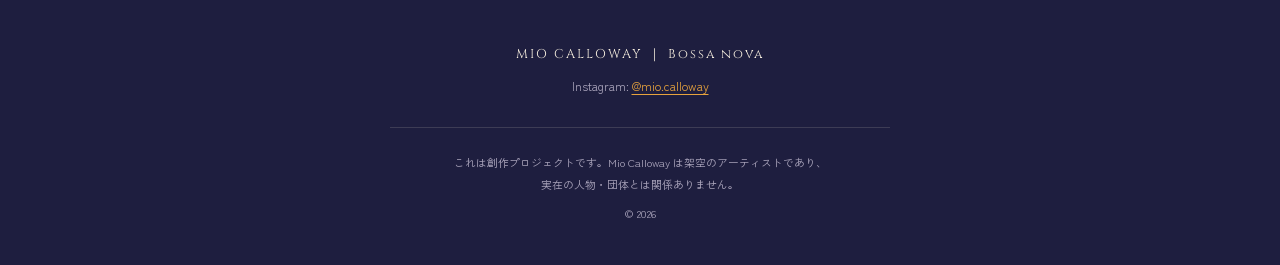
==== commit 44c5b64e: "News ページを追加し、全ページのナビに News を先頭追加 - news.html を新規作成（更新履歴を新しい順にタイムライン表示）   ライブ告知「月色」(フライヤー画像込み)/新曲/Sid" ====
--- a/about.html
+++ b/about.html
@@ -25,6 +25,7 @@
     <a href="index.html" class="site-logo">MIO CALLOWAY</a>
     <nav aria-label="サイトナビゲーション">
       <ul class="site-nav">
+        <li><a href="news.html">News</a></li>
         <li><a href="index.html">Music</a></li>
         <li><a href="goods.html">Goods</a></li>
         <li><a href="gallery.html">Gallery</a></li>
--- a/css/style.css
+++ b/css/style.css
@@ -302,8 +302,15 @@
   font-size: 0.95rem;
   color: var(--muted);
   line-height: 2.1;
-  max-width: 28ch;
+  max-width: 100%;
   margin: 0 auto;
+  /* 文節の途中で改行させない（「ちょ／っと」のような割れを防ぐ） */
+  word-break: keep-all;
+  overflow-wrap: anywhere;
+}
+
+.hero-bio span {
+  display: block;
 }
 
 .hero-cta {
@@ -416,10 +423,9 @@
 }
 
 .track-item {
-  display: grid;
-  grid-template-columns: 2rem 1fr auto;
+  display: flex;
   align-items: center;
-  gap: 0.6rem;
+  gap: 1rem;
   padding: 1rem 0;
   border-bottom: 1px solid var(--line);
   transition: background 0.2s;
@@ -434,20 +440,23 @@
 }
 
 .track-num {
+  flex: 0 0 1.5rem;
   font-family: var(--f-cinzel);
   font-size: 0.72rem;
   letter-spacing: 0.06em;
   color: var(--muted);
   text-align: right;
-  padding-right: 0.25rem;
-}
-
+}
+
+/* タイトルと再生時間を同じ行に横並び */
 .track-info {
+  display: flex;
+  align-items: baseline;
+  gap: 0.85rem;
   min-width: 0;
 }
 
 .track-title {
-  display: block;
   font-family: var(--f-shippori);
   font-size: 0.98rem;
   color: var(--cream);
@@ -465,51 +474,186 @@
 
 .track-sub {
   display: flex;
-  gap: 0.75rem;
   align-items: baseline;
-  margin-top: 0.15rem;
-}
-
-.track-time-of-day {
-  font-size: 0.68rem;
-  color: var(--muted);
-}
-
-.track-bpm {
+  flex-shrink: 0;
+}
+
+.track-duration {
   font-size: 0.72rem;
   color: var(--muted);
-  display: none;
+  font-variant-numeric: tabular-nums;
 }
 
 .play-btn {
-  background: none;
-  border: 1px solid var(--line);
+  margin-left: auto;
+  background: var(--amber);
+  border: none;
   border-radius: 50%;
-  width: 38px;
-  height: 38px;
+  width: 40px;
+  height: 40px;
   flex-shrink: 0;
   display: flex;
   align-items: center;
   justify-content: center;
-  color: rgba(244, 236, 221, 0.7);
-  transition: border-color 0.2s, color 0.2s, background 0.2s;
+  color: var(--indigo);
+  box-shadow: 0 2px 10px rgba(232, 163, 61, 0.28);
+  transition: transform 0.15s ease, background 0.2s, box-shadow 0.2s;
 }
 
 .play-btn:hover {
-  border-color: var(--amber);
-  color: var(--amber);
+  background: var(--cream);
+  color: var(--indigo);
+  transform: scale(1.08);
 }
 
 .track-item.playing .play-btn {
-  border-color: var(--amber);
-  color: var(--amber);
-  background: rgba(232, 163, 61, 0.1);
+  background: var(--cream);
+  color: var(--indigo);
+  box-shadow: 0 0 0 3px rgba(244, 236, 221, 0.18);
 }
 
 .play-btn svg {
   width: 13px;
   height: 13px;
   pointer-events: none;
+}
+
+/* === 10.5 TSUKIIRO (月色) SECTION === */
+.tsukiiro-section {
+  background: var(--indigo);
+  border-bottom: 1px solid var(--line);
+}
+
+.tsukiiro-title {
+  font-family: var(--f-shippori);
+  font-size: clamp(1.8rem, 6vw, 3rem);
+  font-weight: 600;
+  letter-spacing: 0.12em;
+  color: var(--cream);
+  margin-bottom: 1.25rem;
+  display: flex;
+  align-items: baseline;
+  gap: 0.7rem;
+  flex-wrap: wrap;
+}
+
+.tsukiiro-reading {
+  font-family: var(--f-shippori);
+  font-size: 0.78rem;
+  font-weight: 400;
+  letter-spacing: 0.3em;
+  color: var(--muted);
+}
+
+.tsukiiro-pair {
+  display: grid;
+  grid-template-columns: 1fr;
+  gap: 1.5rem;
+}
+
+.tsukiiro-card {
+  display: flex;
+  flex-direction: column;
+  border: 1px solid var(--line);
+  border-radius: 2px;
+  overflow: hidden;
+  transition: border-color 0.25s, transform 0.25s;
+}
+
+.tsukiiro-card:hover {
+  border-color: rgba(244, 236, 221, 0.25);
+}
+
+.tsukiiro-card.playing {
+  border-color: var(--amber);
+}
+
+.tsukiiro-cover-wrapper {
+  position: relative;
+}
+
+.tsukiiro-cover {
+  width: 100%;
+  aspect-ratio: 1 / 1;
+  object-fit: cover;
+  display: block;
+}
+
+.tsukiiro-card-day .tsukiiro-cover {
+  background: linear-gradient(145deg, var(--cream-dim) 0%, #cfc4ae 100%);
+}
+
+.tsukiiro-card-night .tsukiiro-cover {
+  background: linear-gradient(145deg, var(--night) 0%, var(--night-blue) 100%);
+}
+
+.tsukiiro-daynight {
+  position: absolute;
+  top: 0.7rem;
+  left: 0.7rem;
+  font-family: var(--f-cinzel);
+  font-size: 0.58rem;
+  letter-spacing: 0.16em;
+  text-transform: uppercase;
+  padding: 0.25rem 0.6rem;
+  border-radius: 1px;
+  background: rgba(20, 22, 31, 0.7);
+  color: var(--cream-dim);
+}
+
+.tsukiiro-card-body {
+  flex: 1;
+  display: flex;
+  flex-direction: column;
+  gap: 0.6rem;
+  padding: 1.25rem 1.25rem 1.4rem;
+}
+
+.tsukiiro-card-day .tsukiiro-card-body {
+  background: rgba(244, 236, 221, 0.06);
+}
+
+.tsukiiro-card-night .tsukiiro-card-body {
+  background: rgba(20, 22, 31, 0.55);
+}
+
+.tsukiiro-track-title {
+  font-family: var(--f-shippori);
+  font-size: 1.05rem;
+  color: var(--cream);
+  display: flex;
+  align-items: baseline;
+  gap: 0.5rem;
+  flex-wrap: wrap;
+}
+
+.tsukiiro-track-title-en {
+  font-family: var(--f-cinzel);
+  letter-spacing: 0.1em;
+}
+
+.tsukiiro-track-reading {
+  font-size: 0.66rem;
+  letter-spacing: 0.2em;
+  color: var(--muted);
+}
+
+.tsukiiro-concept {
+  font-family: var(--f-shippori);
+  font-size: 0.82rem;
+  line-height: 1.9;
+  color: rgba(244, 236, 221, 0.8);
+}
+
+.tsukiiro-card .play-btn {
+  margin-left: 0;
+  margin-top: 0.4rem;
+  align-self: flex-start;
+}
+
+.tsukiiro-card.playing .play-btn {
+  background: var(--cream);
+  color: var(--indigo);
 }
 
 /* === 11. SIDE B SECTION === */
@@ -561,14 +705,12 @@
 
 .side-b-track-block {
   width: 100%;
-  max-width: 480px;
 }
 
 .side-b-track-item {
-  display: grid;
-  grid-template-columns: 1fr auto;
+  display: flex;
   align-items: center;
-  gap: 1rem;
+  gap: 0.85rem;
   padding: 1.25rem 0;
   border-top: 1px solid rgba(43, 58, 85, 0.5);
   border-bottom: 1px solid rgba(43, 58, 85, 0.5);
@@ -579,8 +721,6 @@
   font-size: 1.1rem;
   letter-spacing: 0.14em;
   color: var(--cream);
-  display: block;
-  margin-bottom: 0.25rem;
 }
 
 .side-b-track-meta {
@@ -599,8 +739,8 @@
 }
 
 /* === 12. MUSIC PLAYER BAR === */
-/* Pages with the fixed player bar pad the body so the footer is never hidden behind it */
-body.has-player {
+/* 曲の再生ボタンが押されるまでプレーヤーは隠す。表示後はフッターが隠れないよう余白を確保 */
+body.player-active {
   padding-bottom: 60px;
 }
 
@@ -617,7 +757,12 @@
   padding: 0 1.25rem;
   background: var(--indigo-soft);
   border-top: 1px solid var(--line);
-  transition: background 0.5s ease;
+  transform: translateY(100%);
+  transition: transform 0.35s ease, background 0.5s ease;
+}
+
+.player-bar.visible {
+  transform: translateY(0);
 }
 
 .player-bar.side-b-mode {
@@ -724,6 +869,75 @@
   font-variant-numeric: tabular-nums;
 }
 
+/* --- Volume control --- */
+.player-volume {
+  display: flex;
+  align-items: center;
+  gap: 0.45rem;
+  flex-shrink: 0;
+}
+
+.player-mute-btn {
+  background: none;
+  border: none;
+  padding: 0;
+  width: 24px;
+  height: 24px;
+  display: flex;
+  align-items: center;
+  justify-content: center;
+  color: var(--cream);
+  transition: color 0.2s;
+}
+
+.player-mute-btn:hover {
+  color: var(--amber);
+}
+
+.player-mute-btn.muted {
+  color: rgba(138, 132, 153, 0.6);
+}
+
+.player-volume-slider {
+  --pct: 100%;
+  -webkit-appearance: none;
+  appearance: none;
+  width: 64px;
+  height: 3px;
+  border-radius: 2px;
+  background: linear-gradient(
+    to right,
+    var(--amber) 0%,
+    var(--amber) var(--pct),
+    rgba(244,236,221,.15) var(--pct),
+    rgba(244,236,221,.15) 100%
+  );
+  cursor: pointer;
+  outline: none;
+  /* スペースの狭いモバイルではスライダーを隠し、ミュートボタンのみ表示 */
+  display: none;
+}
+
+.player-volume-slider::-webkit-slider-thumb {
+  -webkit-appearance: none;
+  width: 11px;
+  height: 11px;
+  border-radius: 50%;
+  background: var(--amber);
+  cursor: pointer;
+  box-shadow: 0 0 0 2px rgba(232,163,61,.25);
+}
+
+.player-volume-slider::-moz-range-thumb {
+  width: 11px;
+  height: 11px;
+  border-radius: 50%;
+  background: var(--amber);
+  cursor: pointer;
+  border: none;
+  box-shadow: 0 0 0 2px rgba(232,163,61,.25);
+}
+
 /* === 13. GOODS PAGE === */
 .goods-section {
   background: var(--indigo);
@@ -1081,6 +1295,112 @@
   line-height: 1.9;
 }
 
+/* === 15.5 NEWS PAGE === */
+.news-intro {
+  font-family: var(--f-shippori);
+  font-size: 0.9rem;
+  color: var(--cream-dim);
+  letter-spacing: 0.04em;
+  margin-bottom: 1rem;
+}
+
+.news-list {
+  max-width: 680px;
+  margin-top: 1.5rem;
+}
+
+.news-item {
+  padding: 2rem 0;
+  border-top: 1px solid var(--line);
+}
+
+.news-item:first-child {
+  border-top: none;
+  padding-top: 0.5rem;
+}
+
+.news-meta {
+  display: flex;
+  align-items: center;
+  gap: 0.7rem;
+  margin-bottom: 0.7rem;
+  flex-wrap: wrap;
+}
+
+.news-date {
+  font-family: var(--f-cinzel);
+  font-size: 0.72rem;
+  letter-spacing: 0.1em;
+  color: var(--muted);
+  font-variant-numeric: tabular-nums;
+}
+
+.news-cat {
+  font-family: var(--f-cinzel);
+  font-size: 0.56rem;
+  letter-spacing: 0.18em;
+  text-transform: uppercase;
+  padding: 0.22rem 0.6rem;
+  border: 1px solid var(--line);
+  border-radius: 1px;
+  color: var(--cream-dim);
+}
+
+.news-cat-live {
+  color: var(--amber);
+  border-color: rgba(232, 163, 61, 0.45);
+}
+
+.news-cat-release {
+  color: var(--cream-dim);
+}
+
+.news-title {
+  font-family: var(--f-shippori);
+  font-size: 1.1rem;
+  font-weight: 600;
+  letter-spacing: 0.04em;
+  color: var(--cream);
+  margin-bottom: 0.7rem;
+}
+
+.news-body {
+  font-size: 0.88rem;
+  line-height: 1.95;
+  color: rgba(244, 236, 221, 0.82);
+}
+
+.news-fiction {
+  font-size: 0.74rem;
+  color: var(--muted);
+  margin-top: 0.5rem;
+}
+
+.news-figure {
+  margin-top: 1.2rem;
+  max-width: 320px;
+}
+
+.news-figure img {
+  width: 100%;
+  height: auto;
+  border-radius: 2px;
+  border: 1px solid var(--line);
+}
+
+.news-links {
+  margin-top: 1rem;
+  font-size: 0.82rem;
+  display: flex;
+  align-items: center;
+  gap: 0.5rem;
+  flex-wrap: wrap;
+}
+
+.news-links-sep {
+  color: var(--muted);
+}
+
 /* === 16. RESPONSIVE — 640px === */
 @media (min-width: 640px) {
   .site-header {
@@ -1096,16 +1416,17 @@
     letter-spacing: 0.22em;
   }
 
-  .track-bpm {
-    display: block;
-  }
-
-  .track-item {
-    grid-template-columns: 2rem 1fr auto auto;
-  }
-
   .player-track-name {
     max-width: 180px;
+  }
+
+  .player-volume-slider {
+    display: block;
+  }
+
+  .tsukiiro-pair {
+    grid-template-columns: 1fr 1fr;
+    gap: 1.75rem;
   }
 
   .goods-grid {
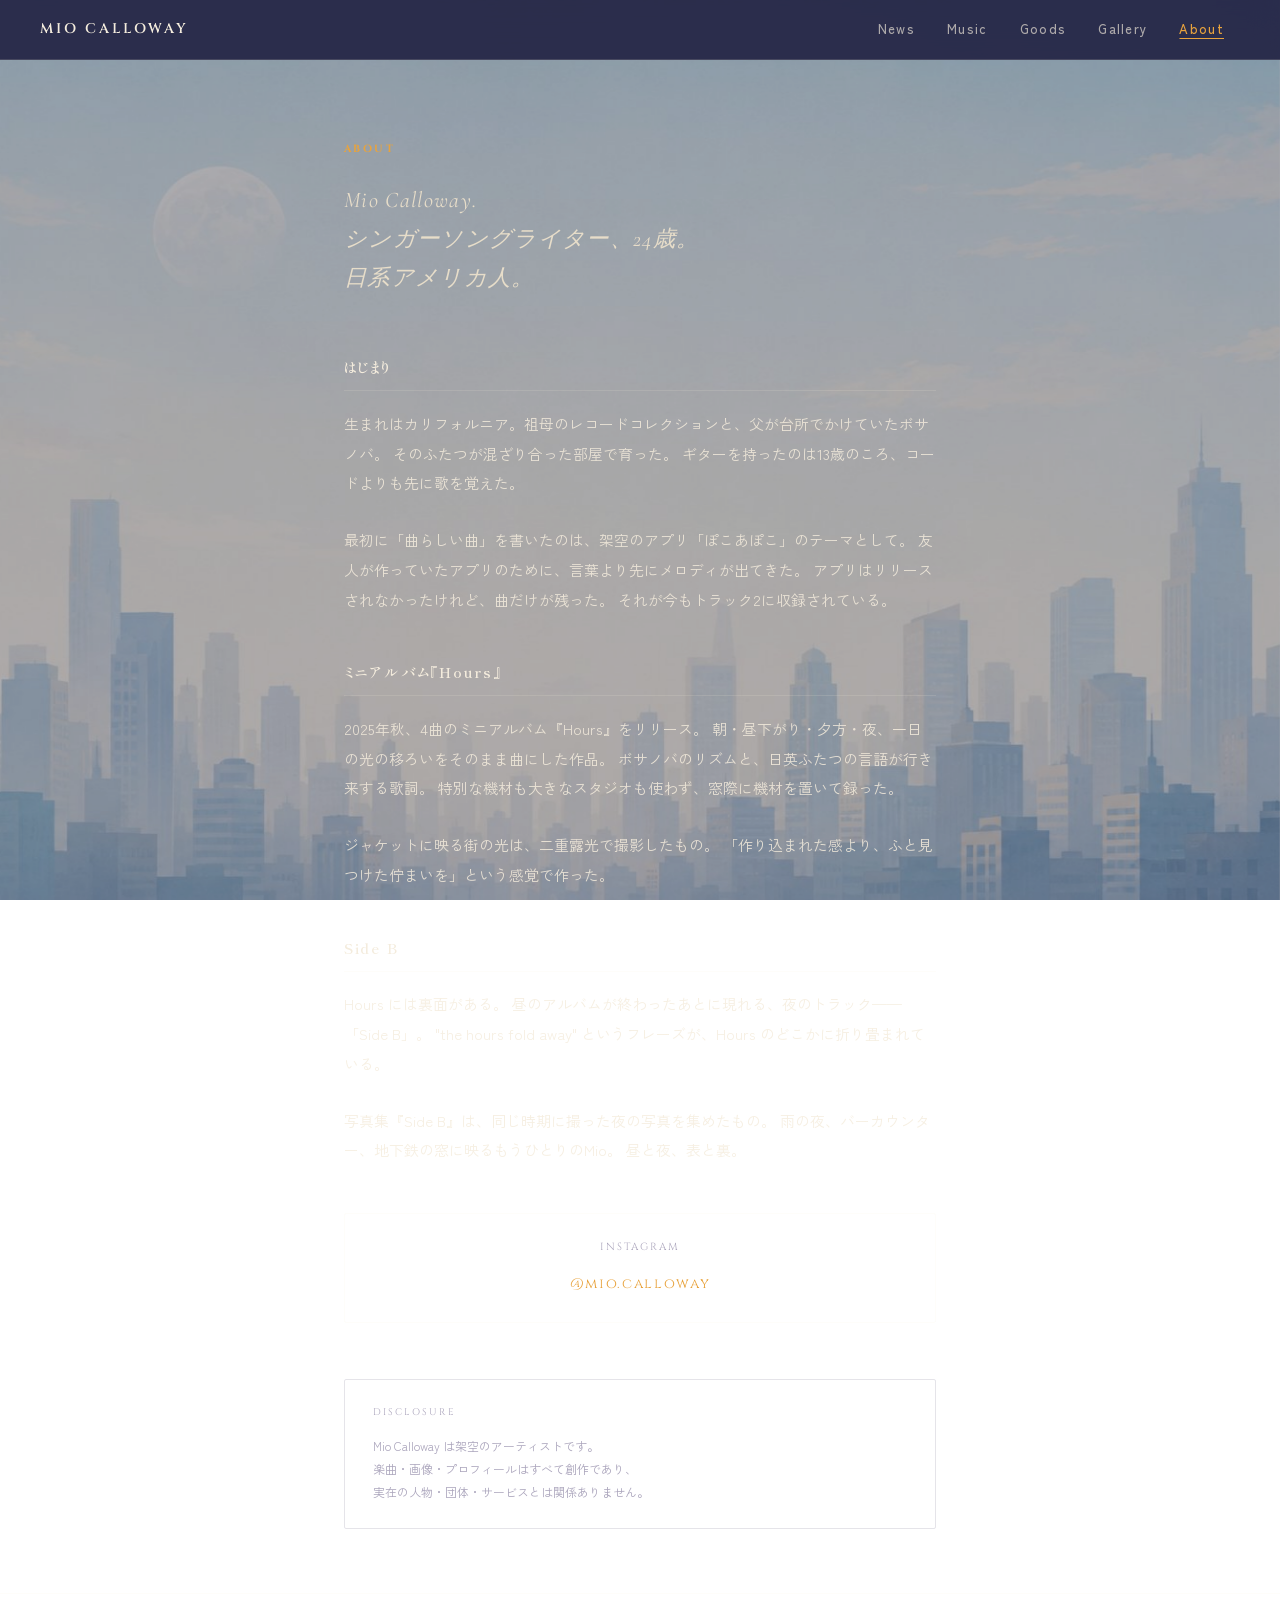
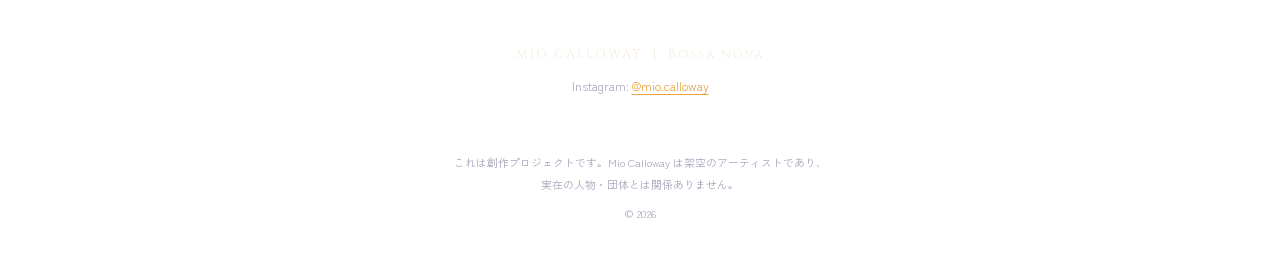
==== commit f142369b: "全ページに背景演出を追加（月色：昼→夜クロスフェード） - 新規 css/bg-effect.css・js/bg-effect.js として切り出し、既存ファイルへは   読み込みタグと背景レイヤーD" ====
--- a/about.html
+++ b/about.html
@@ -15,9 +15,16 @@
   <link rel="preconnect" href="https://fonts.gstatic.com" crossorigin>
   <link href="https://fonts.googleapis.com/css2?family=Cinzel:wght@400;600&family=Cormorant+Garamond:ital,wght@0,400;0,500;1,400&family=Shippori+Mincho:wght@400;600&family=Zen+Kaku+Gothic+New:wght@400;500;700&display=swap" rel="stylesheet">
   <link rel="stylesheet" href="css/style.css">
+  <link rel="stylesheet" href="css/bg-effect.css">
 </head>
 <body>
 
+  <!-- 背景演出レイヤー（月色：昼→夜クロスフェード） -->
+  <div class="bg-layer" aria-hidden="true">
+    <div class="bg-day"></div>
+    <div class="bg-night"></div>
+  </div>
+  <div class="bg-overlay" aria-hidden="true"></div>
   <a href="#main" class="skip-link">本文へスキップ</a>
 
   <!-- ======= HEADER ======= -->
@@ -127,5 +134,6 @@
     </div>
   </footer>
 
+  <script src="js/bg-effect.js"></script>
 </body>
 </html>
--- a/css/style.css
+++ b/css/style.css
@@ -311,6 +311,52 @@
 
 .hero-bio span {
   display: block;
+}
+
+/* アクセス直後に目につく新曲告知バナー */
+.hero-news-banner {
+  display: inline-flex;
+  align-items: center;
+  gap: 0.6rem;
+  margin-bottom: 1.75rem;
+  padding: 0.45rem 1rem;
+  border: 1px solid rgba(232, 163, 61, 0.5);
+  border-radius: 999px;
+  background: rgba(232, 163, 61, 0.08);
+  text-decoration: none;
+  white-space: nowrap;
+  transition: background 0.2s, border-color 0.2s;
+}
+
+.hero-news-banner:hover {
+  background: rgba(232, 163, 61, 0.16);
+  border-color: var(--amber);
+}
+
+.hero-news-date {
+  font-family: var(--f-cinzel);
+  font-size: 0.6rem;
+  letter-spacing: 0.12em;
+  color: var(--muted);
+  text-transform: uppercase;
+}
+
+.hero-news-text {
+  font-family: var(--f-shippori);
+  font-size: 0.8rem;
+  font-weight: 600;
+  letter-spacing: 0.06em;
+  color: var(--amber);
+}
+
+.hero-news-arrow {
+  font-size: 0.8rem;
+  color: var(--amber);
+  transition: transform 0.2s;
+}
+
+.hero-news-banner:hover .hero-news-arrow {
+  transform: translateX(3px);
 }
 
 .hero-cta {
--- a/css/bg-effect.css
+++ b/css/bg-effect.css
@@ -0,0 +1,79 @@
+/* ============================================================
+   bg-effect — 月色：昼(白夜月) → 夜(満月) クロスフェード背景
+   全ページ共通。既存 style.css の後に読み込む。
+   画像は css/ から見て ../assets/images/ を参照。
+   ============================================================ */
+:root {
+  /* 昼→夜の切り替えにかける時間（後から調整しやすいよう変数化） */
+  --bg-transition-duration: 6s;
+  /* 暗め帯（オーバーレイ）。既存 indigo 系に馴染む色味 */
+  --bg-day-overlay:   rgba(20, 20, 40, 0.35);
+  --bg-night-overlay: rgba(5, 5, 20, 0.45);
+}
+
+/* 背景レイヤーを見せるため body を透過（既存 style.css は変更しない） */
+body {
+  background-color: transparent;
+}
+
+/* ===== 背景レイヤー（固定・スクロール追従／既存コンテンツより背面） ===== */
+.bg-layer {
+  position: fixed;
+  top: 0;
+  left: 0;
+  width: 100%;
+  height: 100%;
+  z-index: -2;
+  pointer-events: none;
+}
+
+.bg-day,
+.bg-night {
+  position: absolute;
+  top: 0;
+  left: 0;
+  width: 100%;
+  height: 100%;
+  background-size: cover;
+  background-position: center center;
+  background-repeat: no-repeat;
+  transition: opacity var(--bg-transition-duration) ease-in-out;
+}
+
+.bg-day {
+  background-image: url('../assets/images/day.png');
+  opacity: 1;
+}
+
+.bg-night {
+  background-image: url('../assets/images/night.png');
+  opacity: 0;
+}
+
+body.is-night .bg-day  { opacity: 0; }
+body.is-night .bg-night { opacity: 1; }
+
+/* ===== 暗め帯（オーバーレイ） ===== */
+.bg-overlay {
+  position: fixed;
+  top: 0;
+  left: 0;
+  width: 100%;
+  height: 100%;
+  z-index: -1;
+  pointer-events: none;
+  background: var(--bg-day-overlay);
+  transition: background var(--bg-transition-duration) ease-in-out;
+}
+
+body.is-night .bg-overlay {
+  background: var(--bg-night-overlay);
+}
+
+@media (prefers-reduced-motion: reduce) {
+  .bg-day,
+  .bg-night,
+  .bg-overlay {
+    transition: none;
+  }
+}
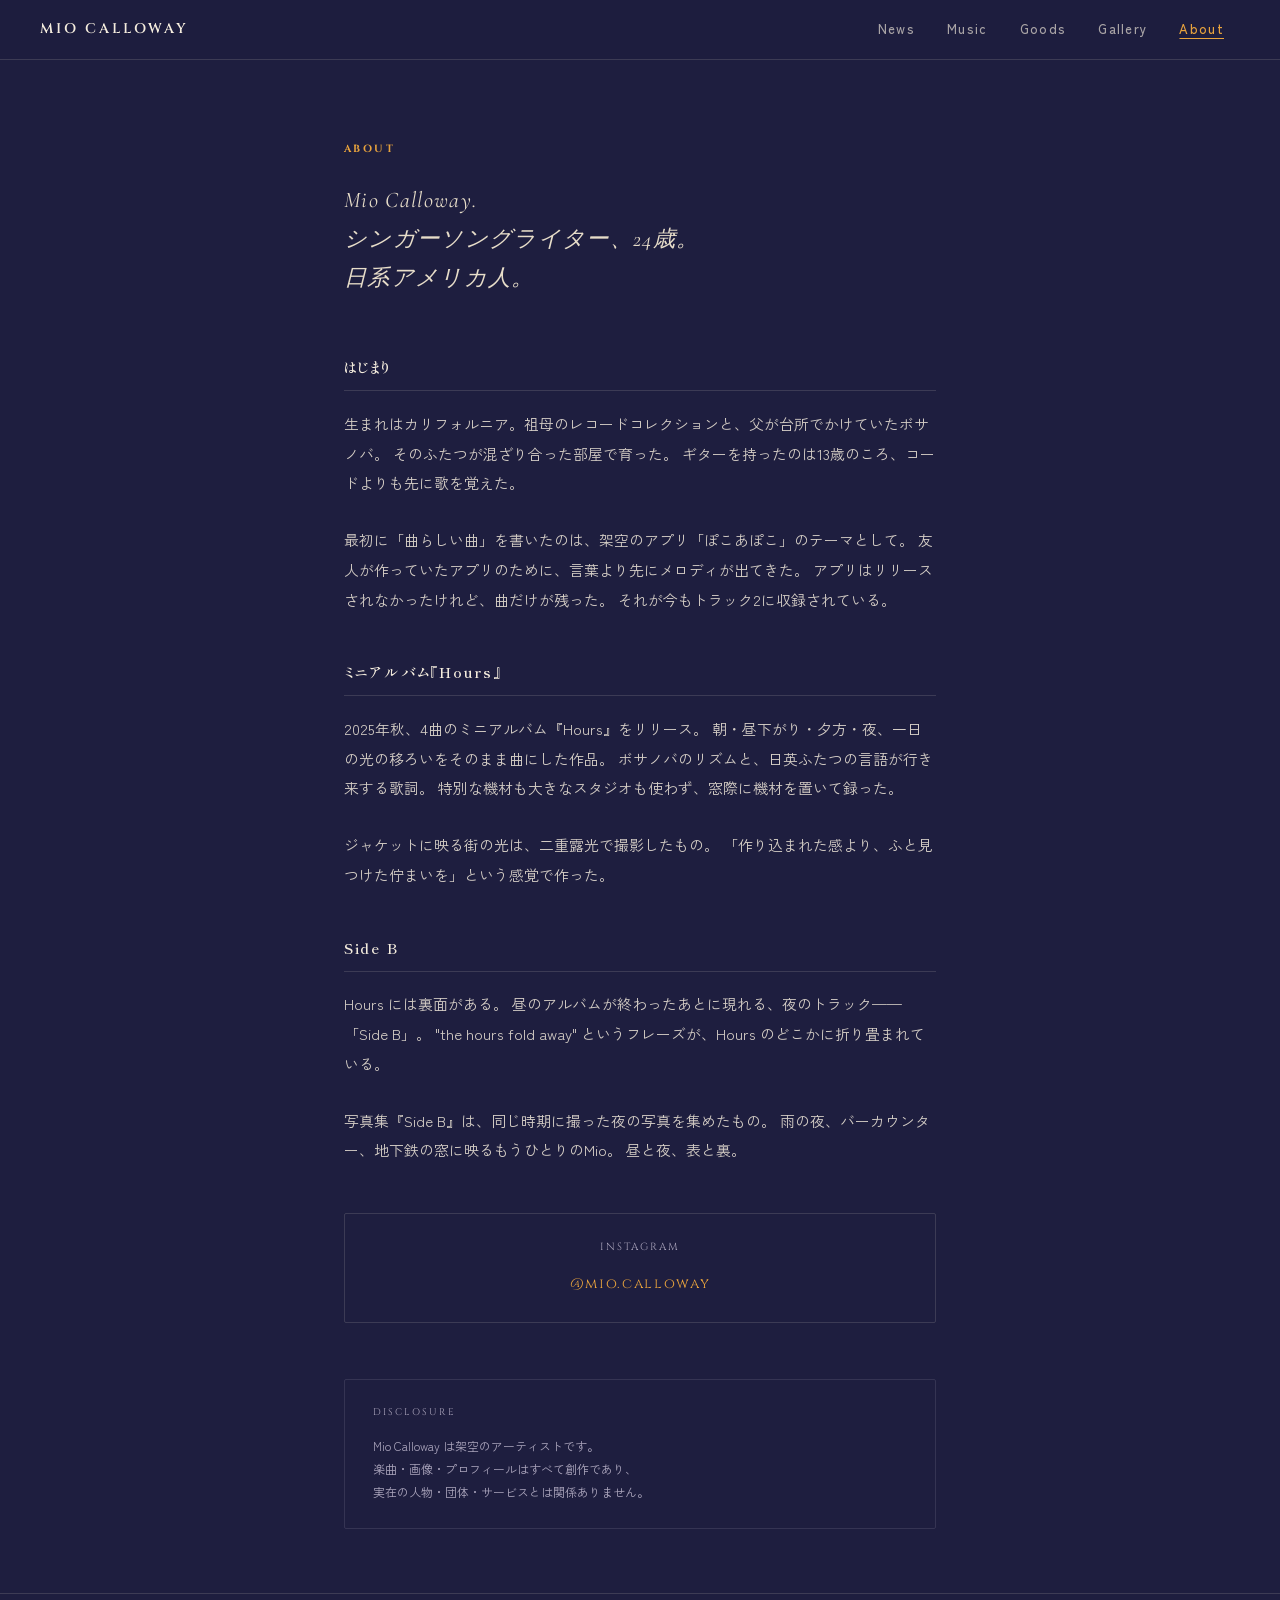
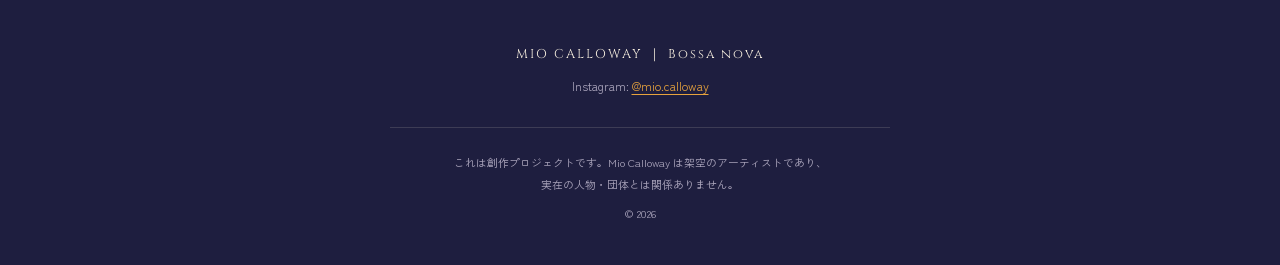
==== commit 8c938e28: "背景演出(昼→夜クロスフェード)を撤回し元の仕様に戻す - css/bg-effect.css・js/bg-effect.js を削除 - 全ページから背景レイヤーDOM・読み込みタグ・スクリプトを除" ====
--- a/about.html
+++ b/about.html
@@ -15,16 +15,9 @@
   <link rel="preconnect" href="https://fonts.gstatic.com" crossorigin>
   <link href="https://fonts.googleapis.com/css2?family=Cinzel:wght@400;600&family=Cormorant+Garamond:ital,wght@0,400;0,500;1,400&family=Shippori+Mincho:wght@400;600&family=Zen+Kaku+Gothic+New:wght@400;500;700&display=swap" rel="stylesheet">
   <link rel="stylesheet" href="css/style.css">
-  <link rel="stylesheet" href="css/bg-effect.css">
 </head>
 <body>
 
-  <!-- 背景演出レイヤー（月色：昼→夜クロスフェード） -->
-  <div class="bg-layer" aria-hidden="true">
-    <div class="bg-day"></div>
-    <div class="bg-night"></div>
-  </div>
-  <div class="bg-overlay" aria-hidden="true"></div>
   <a href="#main" class="skip-link">本文へスキップ</a>
 
   <!-- ======= HEADER ======= -->
@@ -134,6 +127,5 @@
     </div>
   </footer>
 
-  <script src="js/bg-effect.js"></script>
 </body>
 </html>
